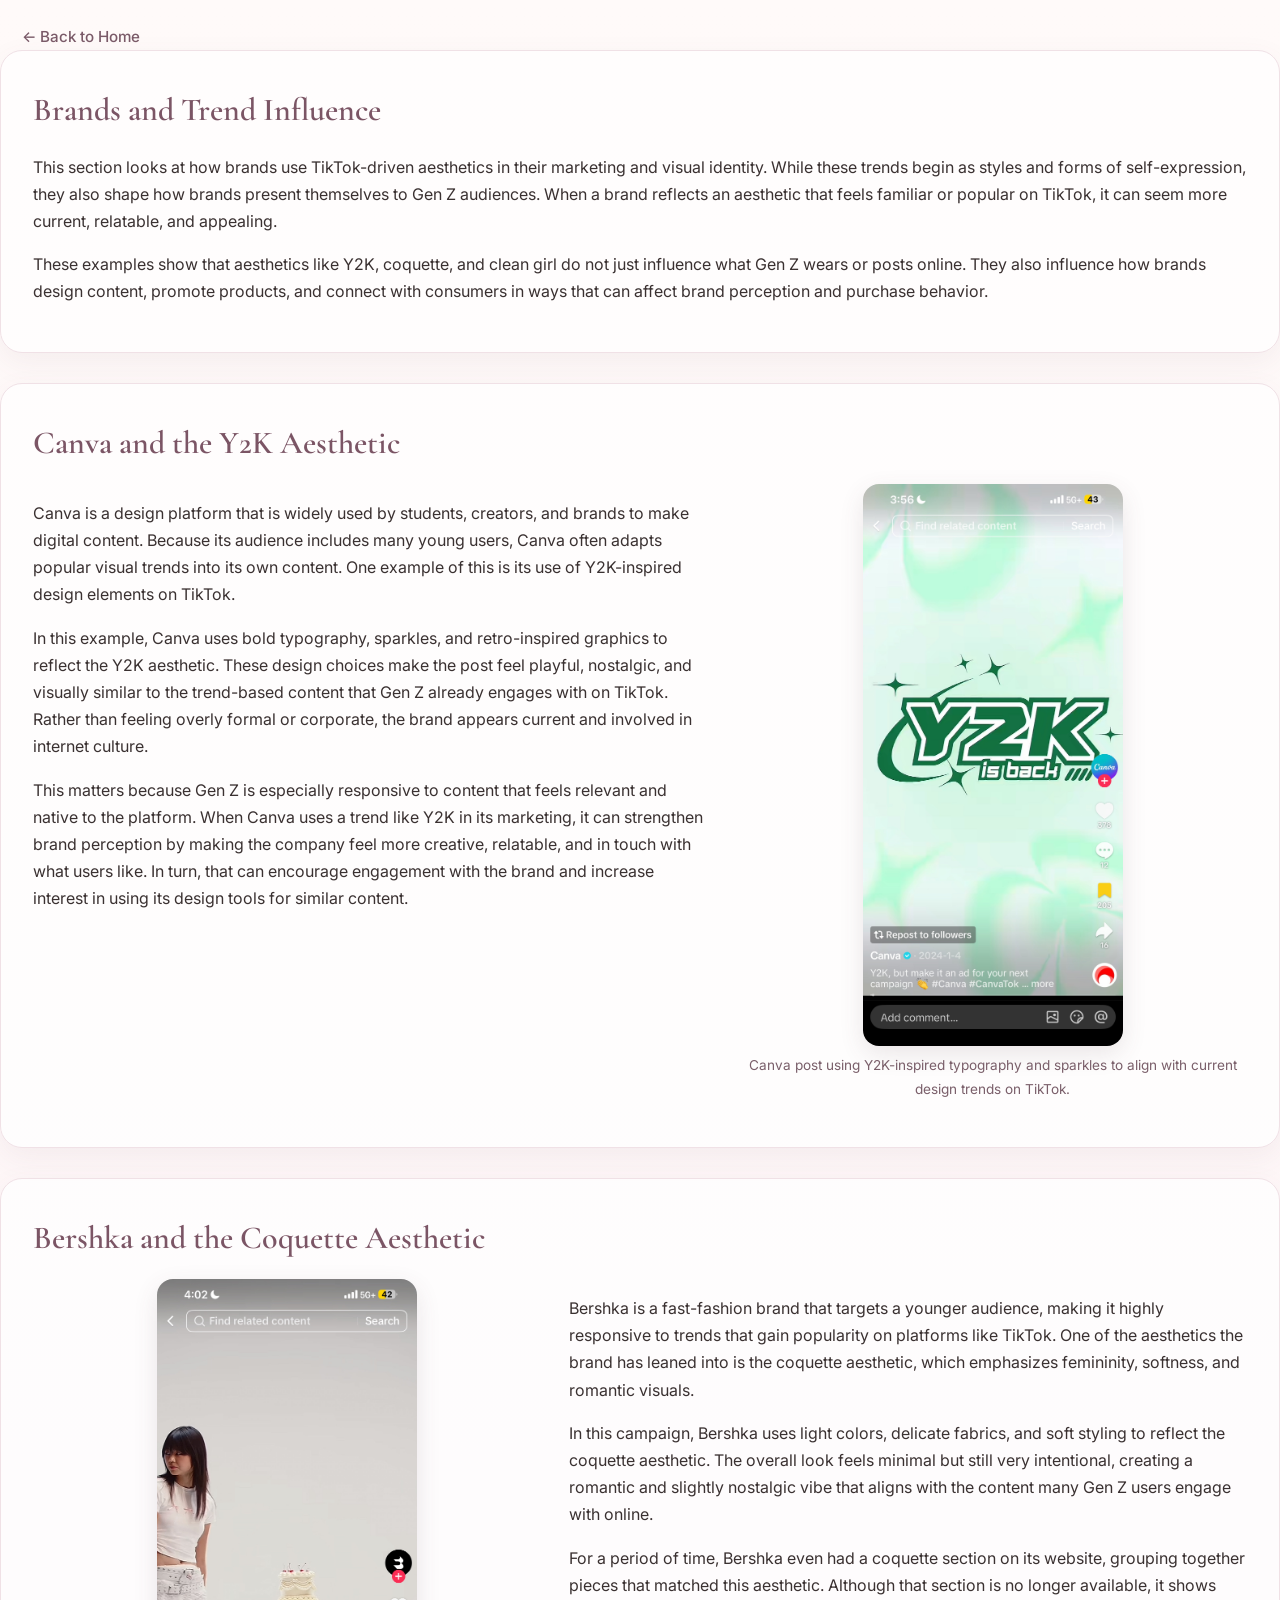
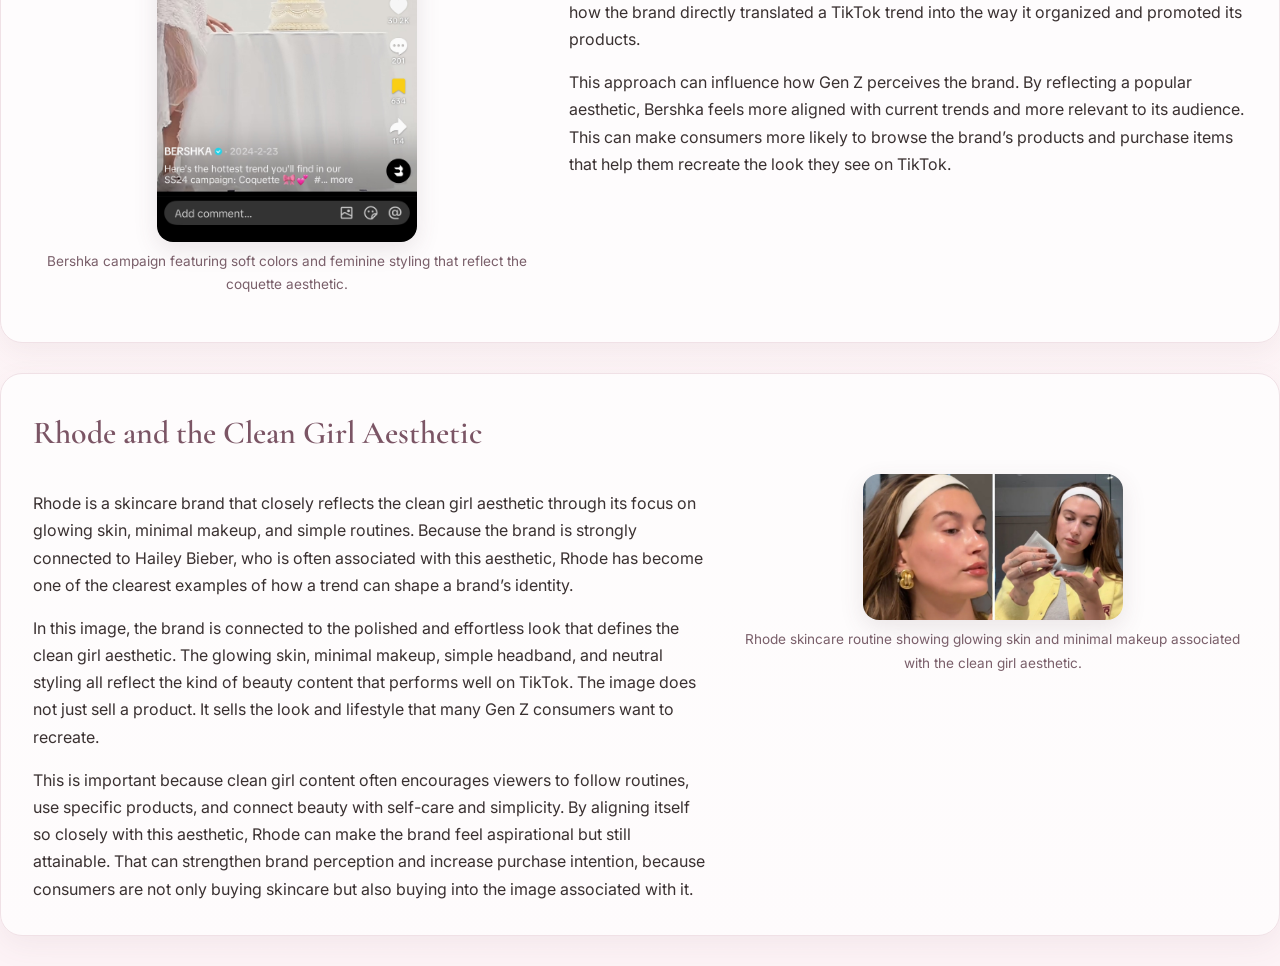
==== brands.html @ aadaff30 "changes" ====
<!DOCTYPE html>
<html lang="en">

<head>
  <meta charset="UTF-8">
  <title>Brands</title>
  <link rel="stylesheet" href="styles.css">
</head>

<body>

  <a href="index.html" class="back-button">← Back to Home</a>

  <section>
    <h2>Brands and Trend Influence</h2>

    <p>This section looks at how brands use TikTok-driven aesthetics in their marketing and visual identity. While these trends begin as styles and forms of self-expression, they also shape how brands present themselves to Gen Z audiences. When a brand reflects an aesthetic that feels familiar or popular on TikTok, it can seem more current, relatable, and appealing.</p>

    <p>These examples show that aesthetics like Y2K, coquette, and clean girl do not just influence what Gen Z wears or posts online. They also influence how brands design content, promote products, and connect with consumers in ways that can affect brand perception and purchase behavior.</p>
  </section>

  <section>
    <h2>Canva and the Y2K Aesthetic</h2>

    <div class="brand-layout">
      <div class="brand-text">
        <p>Canva is a design platform that is widely used by students, creators, and brands to make digital content. Because its audience includes many young users, Canva often adapts popular visual trends into its own content. One example of this is its use of Y2K-inspired design elements on TikTok.</p>

        <p>In this example, Canva uses bold typography, sparkles, and retro-inspired graphics to reflect the Y2K aesthetic. These design choices make the post feel playful, nostalgic, and visually similar to the trend-based content that Gen Z already engages with on TikTok. Rather than feeling overly formal or corporate, the brand appears current and involved in internet culture.</p>

        <p>This matters because Gen Z is especially responsive to content that feels relevant and native to the platform. When Canva uses a trend like Y2K in its marketing, it can strengthen brand perception by making the company feel more creative, relatable, and in touch with what users like. In turn, that can encourage engagement with the brand and increase interest in using its design tools for similar content.</p>
      </div>

      <div class="brand-image">
        <img src="images/y2k-canva-design.jpg" alt="Canva Y2K design example">
        <p class="caption">Canva post using Y2K-inspired typography and sparkles to align with current design trends on TikTok.</p>
      </div>
    </div>
  </section>

  <section>
    <h2>Bershka and the Coquette Aesthetic</h2>

    <div class="brand-layout reverse">
      <div class="brand-image">
        <img src="images/bershka-coquette-campaign.jpg" alt="Bershka coquette campaign example">
        <p class="caption">Bershka campaign featuring soft colors and feminine styling that reflect the coquette aesthetic.</p>
      </div>

      <div class="brand-text">
        <p>Bershka is a fast-fashion brand that targets a younger audience, making it highly responsive to trends that gain popularity on platforms like TikTok. One of the aesthetics the brand has leaned into is the coquette aesthetic, which emphasizes femininity, softness, and romantic visuals.</p>

        <p>In this campaign, Bershka uses light colors, delicate fabrics, and soft styling to reflect the coquette aesthetic. The overall look feels minimal but still very intentional, creating a romantic and slightly nostalgic vibe that aligns with the content many Gen Z users engage with online.</p>

        <p>For a period of time, Bershka even had a coquette section on its website, grouping together pieces that matched this aesthetic. Although that section is no longer available, it shows how the brand directly translated a TikTok trend into the way it organized and promoted its products.</p>

        <p>This approach can influence how Gen Z perceives the brand. By reflecting a popular aesthetic, Bershka feels more aligned with current trends and more relevant to its audience. This can make consumers more likely to browse the brand’s products and purchase items that help them recreate the look they see on TikTok.</p>
      </div>
    </div>
  </section>

  <section>
    <h2>Rhode and the Clean Girl Aesthetic</h2>

    <div class="brand-layout">
      <div class="brand-text">
        <p>Rhode is a skincare brand that closely reflects the clean girl aesthetic through its focus on glowing skin, minimal makeup, and simple routines. Because the brand is strongly connected to Hailey Bieber, who is often associated with this aesthetic, Rhode has become one of the clearest examples of how a trend can shape a brand’s identity.</p>

        <p>In this image, the brand is connected to the polished and effortless look that defines the clean girl aesthetic. The glowing skin, minimal makeup, simple headband, and neutral styling all reflect the kind of beauty content that performs well on TikTok. The image does not just sell a product. It sells the look and lifestyle that many Gen Z consumers want to recreate.</p>

        <p>This is important because clean girl content often encourages viewers to follow routines, use specific products, and connect beauty with self-care and simplicity. By aligning itself so closely with this aesthetic, Rhode can make the brand feel aspirational but still attainable. That can strengthen brand perception and increase purchase intention, because consumers are not only buying skincare but also buying into the image associated with it.</p>
      </div>

      <div class="brand-image">
        <img src="images/rhode-clean-girl.jpg" alt="Rhode clean girl aesthetic example">
        <p class="caption">Rhode skincare routine showing glowing skin and minimal makeup associated with the clean girl aesthetic.</p>
      </div>
    </div>
  </section>

</body>
</html>
---- styles.css ----
@import url('https://fonts.googleapis.com/css2?family=Cormorant+Garamond:wght@500;600;700&family=Inter:wght@400;500;600&display=swap');

* {
  box-sizing: border-box;
}

body {
  margin: 0;
  font-family: 'Inter', sans-serif;
  background: linear-gradient(to bottom, #fffaf9, #fdf3f6);
  color: #3a3131;
  line-height: 1.7;
}

header {
  background: rgba(255, 250, 249, 0.9);
  backdrop-filter: blur(8px);
  border-bottom: 1px solid #ead9df;
  padding: 28px 20px 18px;
  text-align: center;
  position: sticky;
  top: 0;
  z-index: 100;
}

header h1 {
  margin: 0;
  font-family: 'Cormorant Garamond', serif;
  font-size: 3rem;
  font-weight: 600;
  color: #6f4b5d;
  letter-spacing: 0.5px;
}

nav ul {
  list-style: none;
  padding: 0;
  margin: 18px 0 0;
  display: flex;
  justify-content: center;
  flex-wrap: wrap;
  gap: 18px;
}

nav a {
  text-decoration: none;
  color: #7a5a68;
  font-size: 0.95rem;
  font-weight: 500;
  transition: 0.2s ease;
  padding-bottom: 2px;
}

nav a:hover {
  color: #b2778f;
  border-bottom: 1px solid #b2778f;
}

main {
  max-width: 980px;
  margin: 0 auto;
  padding: 55px 22px;
}

section {
  background-color: rgba(255, 255, 255, 0.72);
  border: 1px solid #f0e1e6;
  border-radius: 22px;
  padding: 32px;
  margin-bottom: 30px;
  box-shadow: 0 10px 30px rgba(120, 90, 105, 0.07);
}

h2 {
  margin-top: 0;
  margin-bottom: 14px;
  font-family: 'Cormorant Garamond', serif;
  font-size: 2rem;
  font-weight: 600;
  color: #7b5565;
}

h3 {
  font-family: 'Cormorant Garamond', serif;
  font-size: 1.5rem;
  color: #7b5565;
  margin-bottom: 10px;
}

p {
  font-size: 1rem;
  margin-bottom: 14px;
}

ul {
  padding-left: 20px;
}

li {
  margin-bottom: 8px;
}

.trend-img {
  width: 100%;
  max-width: 320px;
  display: block;
  margin: 16px auto 0;
  border-radius: 16px;
  box-shadow: 0 8px 24px rgba(90, 65, 76, 0.12);
}

.trend-item {
  margin-bottom: 40px;
  text-align: center;
}

.image-row {
  display: flex;
  gap: 16px;
  flex-wrap: wrap;
  justify-content: center;
  margin-top: 18px;
}

.image-row img {
  width: 100%;
  max-width: 260px;
  border-radius: 16px;
  box-shadow: 0 8px 24px rgba(90, 65, 76, 0.12);
}

a {
  color: #9b6278;
}

a:hover {
  color: #bb7d95;
}

.back-button {
  display: inline-block;
  margin: 24px 22px 0;
  text-decoration: none;
  color: #7a5a68;
  font-size: 0.95rem;
  font-weight: 500;
  transition: 0.2s ease;
}

.back-button:hover {
  color: #b2778f;
  text-decoration: underline;
}

.caption {
  text-align: center;
  font-size: 0.85rem;
  color: #7a5f6a;
  margin-top: 8px;
}

.brand-layout {
  display: grid;
  grid-template-columns: 1.2fr 0.9fr;
  gap: 28px;
  align-items: start;
}

.brand-layout.reverse {
  grid-template-columns: 0.9fr 1.2fr;
}

.brand-text p:last-child {
  margin-bottom: 0;
}

.brand-image img {
  width: 100%;
  max-width: 300px;
  display: block;
  margin: 0 auto;
  border-radius: 16px;
  box-shadow: 0 8px 24px rgba(90, 65, 76, 0.12);
}

.brand-layout:nth-of-type(1) .brand-image img,
.brand-layout:nth-of-type(2) .brand-image img {
  max-width: 260px;
}

footer {
  text-align: center;
  padding: 26px 20px;
  color: #7a5f6a;
  font-size: 0.95rem;
}

@media (max-width: 768px) {
  header h1 {
    font-size: 2.3rem;
  }

  section {
    padding: 24px;
  }

  h2 {
    font-size: 1.7rem;
  }

  main {
    padding: 35px 16px;
  }

  .back-button {
    margin: 20px 16px 0;
  }

  .brand-layout,
  .brand-layout.reverse {
    grid-template-columns: 1fr;
    gap: 18px;
  }

  .brand-image img {
    max-width: 280px;
  }
}

.conclusion-page {
  max-width: 900px;
  margin: 40px auto;
  padding: 20px;
  line-height: 1.8;
}

.conclusion-page h2,
.conclusion-page h3 {
  margin-bottom: 15px;
}

.conclusion-page p {
  margin-bottom: 20px;
}

.conclusion-page ul {
  margin: 20px 0;
  padding-left: 25px;
}

.conclusion-page li {
  margin-bottom: 10px;
}

.sources-page {
  max-width: 900px;
  margin: 40px auto;
  padding: 20px;
  line-height: 1.8;
}

.sources-page h2 {
  margin-bottom: 20px;
}

.sources-page h3 {
  margin-top: 30px;
  margin-bottom: 10px;
}

.sources-page ul {
  padding-left: 25px;
}

.sources-page li {
  margin-bottom: 10px;
}

.sources-note {
  font-size: 0.9em;
  color: gray;
  margin-top: 20px;
}
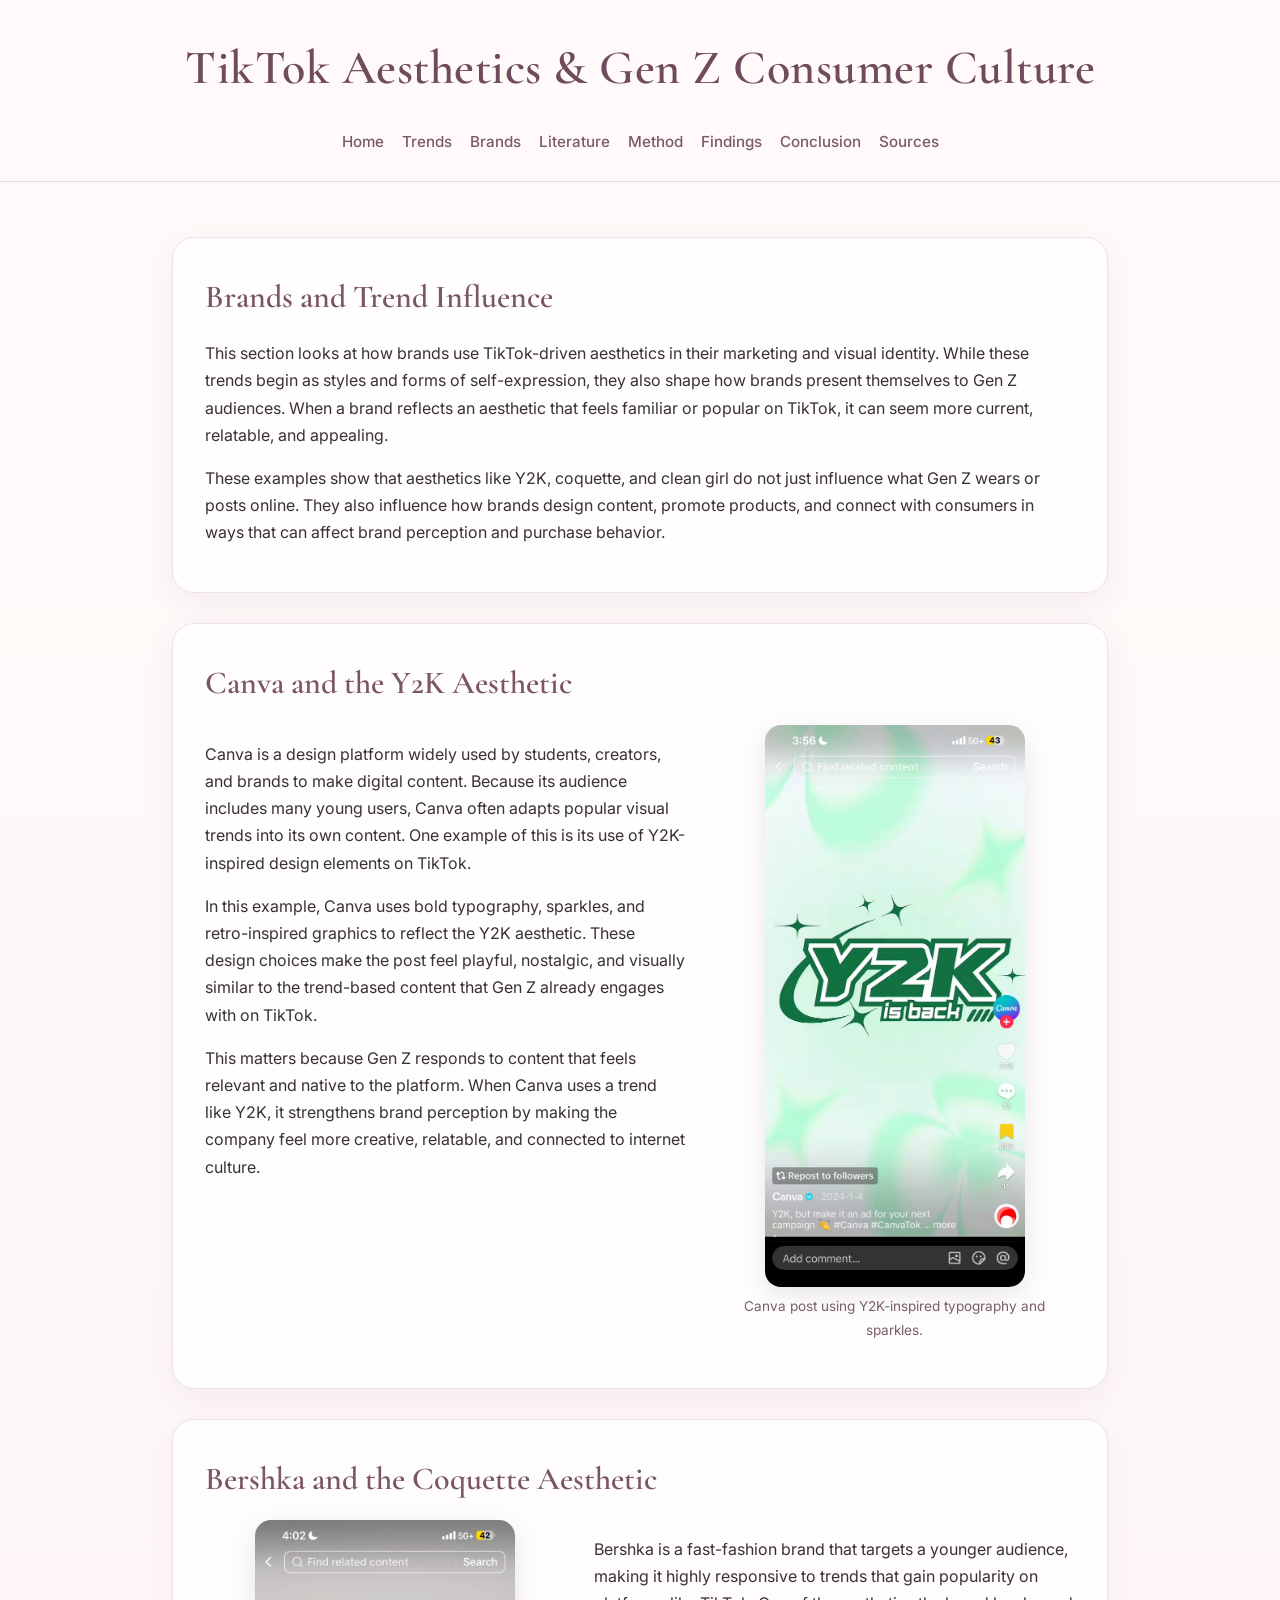
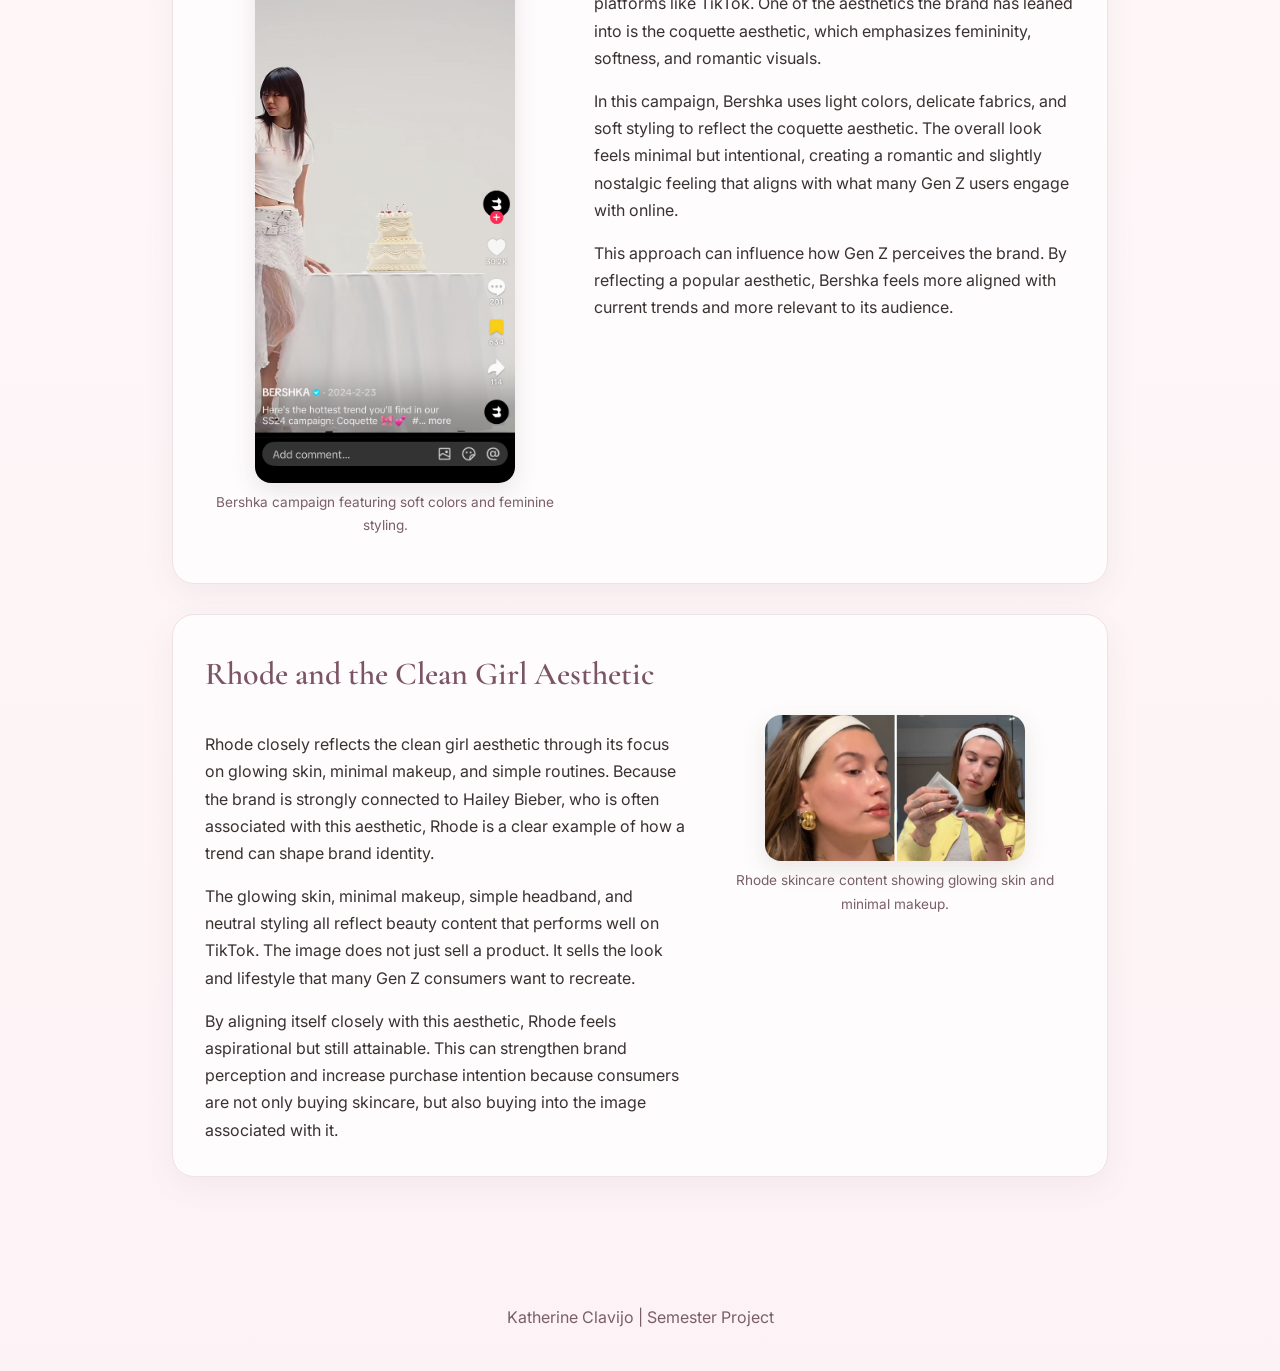
==== commit 7a3b498a: "changes" ====
--- a/brands.html
+++ b/brands.html
@@ -9,14 +9,40 @@
 
 <body>
 
-  <a href="index.html" class="back-button">← Back to Home</a>
+<header>
+  <h1>TikTok Aesthetics & Gen Z Consumer Culture</h1>
+
+  <nav>
+    <ul>
+      <li><a href="index.html">Home</a></li>
+      <li><a href="trends.html">Trends</a></li>
+      <li><a href="brands.html">Brands</a></li>
+      <li><a href="literature.html">Literature</a></li>
+      <li><a href="method.html">Method</a></li>
+      <li><a href="findings.html">Findings</a></li>
+      <li><a href="conclusion.html">Conclusion</a></li>
+      <li><a href="sources.html">Sources</a></li>
+    </ul>
+  </nav>
+</header>
+
+<main>
 
   <section>
     <h2>Brands and Trend Influence</h2>
 
-    <p>This section looks at how brands use TikTok-driven aesthetics in their marketing and visual identity. While these trends begin as styles and forms of self-expression, they also shape how brands present themselves to Gen Z audiences. When a brand reflects an aesthetic that feels familiar or popular on TikTok, it can seem more current, relatable, and appealing.</p>
+    <p>
+      This section looks at how brands use TikTok-driven aesthetics in their marketing and visual identity.
+      While these trends begin as styles and forms of self-expression, they also shape how brands present
+      themselves to Gen Z audiences. When a brand reflects an aesthetic that feels familiar or popular on
+      TikTok, it can seem more current, relatable, and appealing.
+    </p>
 
-    <p>These examples show that aesthetics like Y2K, coquette, and clean girl do not just influence what Gen Z wears or posts online. They also influence how brands design content, promote products, and connect with consumers in ways that can affect brand perception and purchase behavior.</p>
+    <p>
+      These examples show that aesthetics like Y2K, coquette, and clean girl do not just influence what
+      Gen Z wears or posts online. They also influence how brands design content, promote products, and
+      connect with consumers in ways that can affect brand perception and purchase behavior.
+    </p>
   </section>
 
   <section>
@@ -24,16 +50,28 @@
 
     <div class="brand-layout">
       <div class="brand-text">
-        <p>Canva is a design platform that is widely used by students, creators, and brands to make digital content. Because its audience includes many young users, Canva often adapts popular visual trends into its own content. One example of this is its use of Y2K-inspired design elements on TikTok.</p>
+        <p>
+          Canva is a design platform widely used by students, creators, and brands to make digital content.
+          Because its audience includes many young users, Canva often adapts popular visual trends into its
+          own content. One example of this is its use of Y2K-inspired design elements on TikTok.
+        </p>
 
-        <p>In this example, Canva uses bold typography, sparkles, and retro-inspired graphics to reflect the Y2K aesthetic. These design choices make the post feel playful, nostalgic, and visually similar to the trend-based content that Gen Z already engages with on TikTok. Rather than feeling overly formal or corporate, the brand appears current and involved in internet culture.</p>
+        <p>
+          In this example, Canva uses bold typography, sparkles, and retro-inspired graphics to reflect the
+          Y2K aesthetic. These design choices make the post feel playful, nostalgic, and visually similar to
+          the trend-based content that Gen Z already engages with on TikTok.
+        </p>
 
-        <p>This matters because Gen Z is especially responsive to content that feels relevant and native to the platform. When Canva uses a trend like Y2K in its marketing, it can strengthen brand perception by making the company feel more creative, relatable, and in touch with what users like. In turn, that can encourage engagement with the brand and increase interest in using its design tools for similar content.</p>
+        <p>
+          This matters because Gen Z responds to content that feels relevant and native to the platform.
+          When Canva uses a trend like Y2K, it strengthens brand perception by making the company feel more
+          creative, relatable, and connected to internet culture.
+        </p>
       </div>
 
       <div class="brand-image">
         <img src="images/y2k-canva-design.jpg" alt="Canva Y2K design example">
-        <p class="caption">Canva post using Y2K-inspired typography and sparkles to align with current design trends on TikTok.</p>
+        <p class="caption">Canva post using Y2K-inspired typography and sparkles.</p>
       </div>
     </div>
   </section>
@@ -44,17 +82,26 @@
     <div class="brand-layout reverse">
       <div class="brand-image">
         <img src="images/bershka-coquette-campaign.jpg" alt="Bershka coquette campaign example">
-        <p class="caption">Bershka campaign featuring soft colors and feminine styling that reflect the coquette aesthetic.</p>
+        <p class="caption">Bershka campaign featuring soft colors and feminine styling.</p>
       </div>
 
       <div class="brand-text">
-        <p>Bershka is a fast-fashion brand that targets a younger audience, making it highly responsive to trends that gain popularity on platforms like TikTok. One of the aesthetics the brand has leaned into is the coquette aesthetic, which emphasizes femininity, softness, and romantic visuals.</p>
+        <p>
+          Bershka is a fast-fashion brand that targets a younger audience, making it highly responsive to
+          trends that gain popularity on platforms like TikTok. One of the aesthetics the brand has leaned
+          into is the coquette aesthetic, which emphasizes femininity, softness, and romantic visuals.
+        </p>
 
-        <p>In this campaign, Bershka uses light colors, delicate fabrics, and soft styling to reflect the coquette aesthetic. The overall look feels minimal but still very intentional, creating a romantic and slightly nostalgic vibe that aligns with the content many Gen Z users engage with online.</p>
+        <p>
+          In this campaign, Bershka uses light colors, delicate fabrics, and soft styling to reflect the
+          coquette aesthetic. The overall look feels minimal but intentional, creating a romantic and slightly
+          nostalgic feeling that aligns with what many Gen Z users engage with online.
+        </p>
 
-        <p>For a period of time, Bershka even had a coquette section on its website, grouping together pieces that matched this aesthetic. Although that section is no longer available, it shows how the brand directly translated a TikTok trend into the way it organized and promoted its products.</p>
-
-        <p>This approach can influence how Gen Z perceives the brand. By reflecting a popular aesthetic, Bershka feels more aligned with current trends and more relevant to its audience. This can make consumers more likely to browse the brand’s products and purchase items that help them recreate the look they see on TikTok.</p>
+        <p>
+          This approach can influence how Gen Z perceives the brand. By reflecting a popular aesthetic,
+          Bershka feels more aligned with current trends and more relevant to its audience.
+        </p>
       </div>
     </div>
   </section>
@@ -64,19 +111,37 @@
 
     <div class="brand-layout">
       <div class="brand-text">
-        <p>Rhode is a skincare brand that closely reflects the clean girl aesthetic through its focus on glowing skin, minimal makeup, and simple routines. Because the brand is strongly connected to Hailey Bieber, who is often associated with this aesthetic, Rhode has become one of the clearest examples of how a trend can shape a brand’s identity.</p>
+        <p>
+          Rhode closely reflects the clean girl aesthetic through its focus on glowing skin, minimal makeup,
+          and simple routines. Because the brand is strongly connected to Hailey Bieber, who is often
+          associated with this aesthetic, Rhode is a clear example of how a trend can shape brand identity.
+        </p>
 
-        <p>In this image, the brand is connected to the polished and effortless look that defines the clean girl aesthetic. The glowing skin, minimal makeup, simple headband, and neutral styling all reflect the kind of beauty content that performs well on TikTok. The image does not just sell a product. It sells the look and lifestyle that many Gen Z consumers want to recreate.</p>
+        <p>
+          The glowing skin, minimal makeup, simple headband, and neutral styling all reflect beauty content
+          that performs well on TikTok. The image does not just sell a product. It sells the look and lifestyle
+          that many Gen Z consumers want to recreate.
+        </p>
 
-        <p>This is important because clean girl content often encourages viewers to follow routines, use specific products, and connect beauty with self-care and simplicity. By aligning itself so closely with this aesthetic, Rhode can make the brand feel aspirational but still attainable. That can strengthen brand perception and increase purchase intention, because consumers are not only buying skincare but also buying into the image associated with it.</p>
+        <p>
+          By aligning itself closely with this aesthetic, Rhode feels aspirational but still attainable. This
+          can strengthen brand perception and increase purchase intention because consumers are not only buying
+          skincare, but also buying into the image associated with it.
+        </p>
       </div>
 
       <div class="brand-image">
         <img src="images/rhode-clean-girl.jpg" alt="Rhode clean girl aesthetic example">
-        <p class="caption">Rhode skincare routine showing glowing skin and minimal makeup associated with the clean girl aesthetic.</p>
+        <p class="caption">Rhode skincare content showing glowing skin and minimal makeup.</p>
       </div>
     </div>
   </section>
 
+</main>
+
+<footer>
+  <p>Katherine Clavijo | Semester Project</p>
+</footer>
+
 </body>
-</html>
+</html>
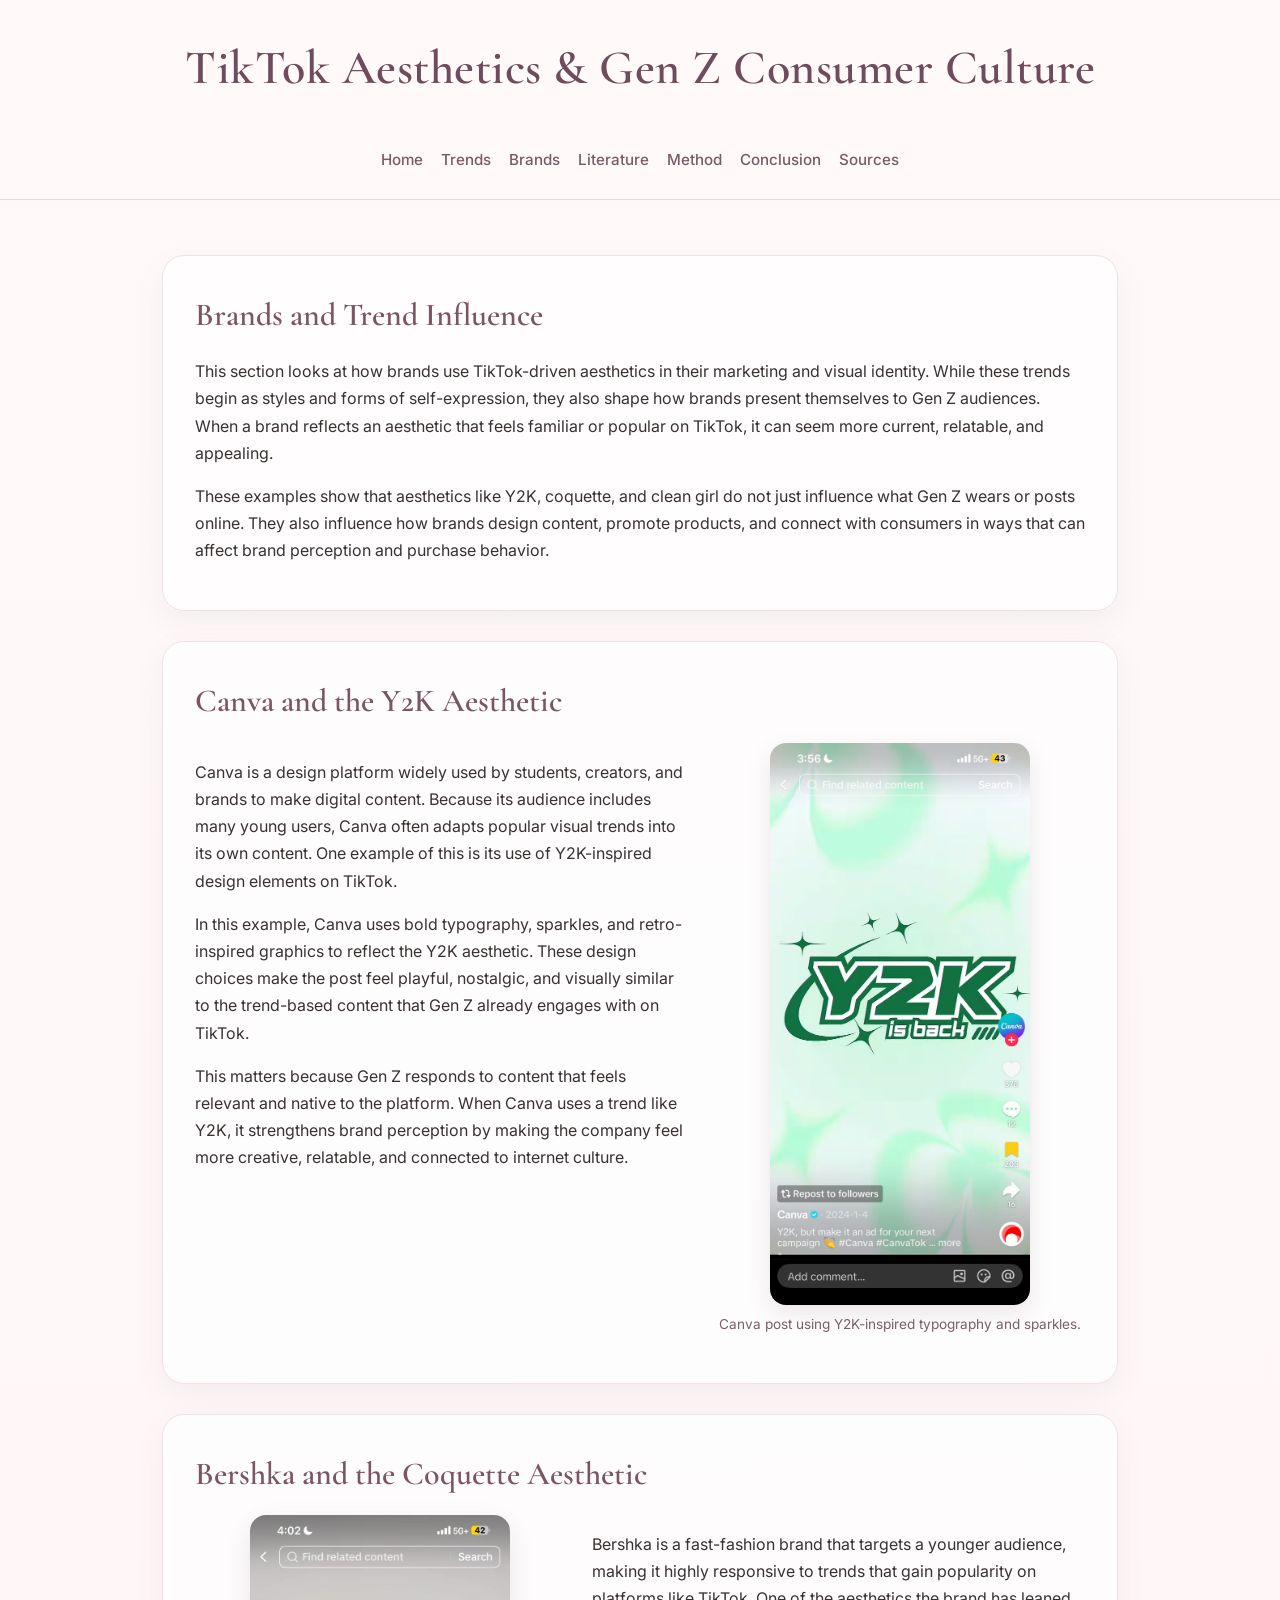
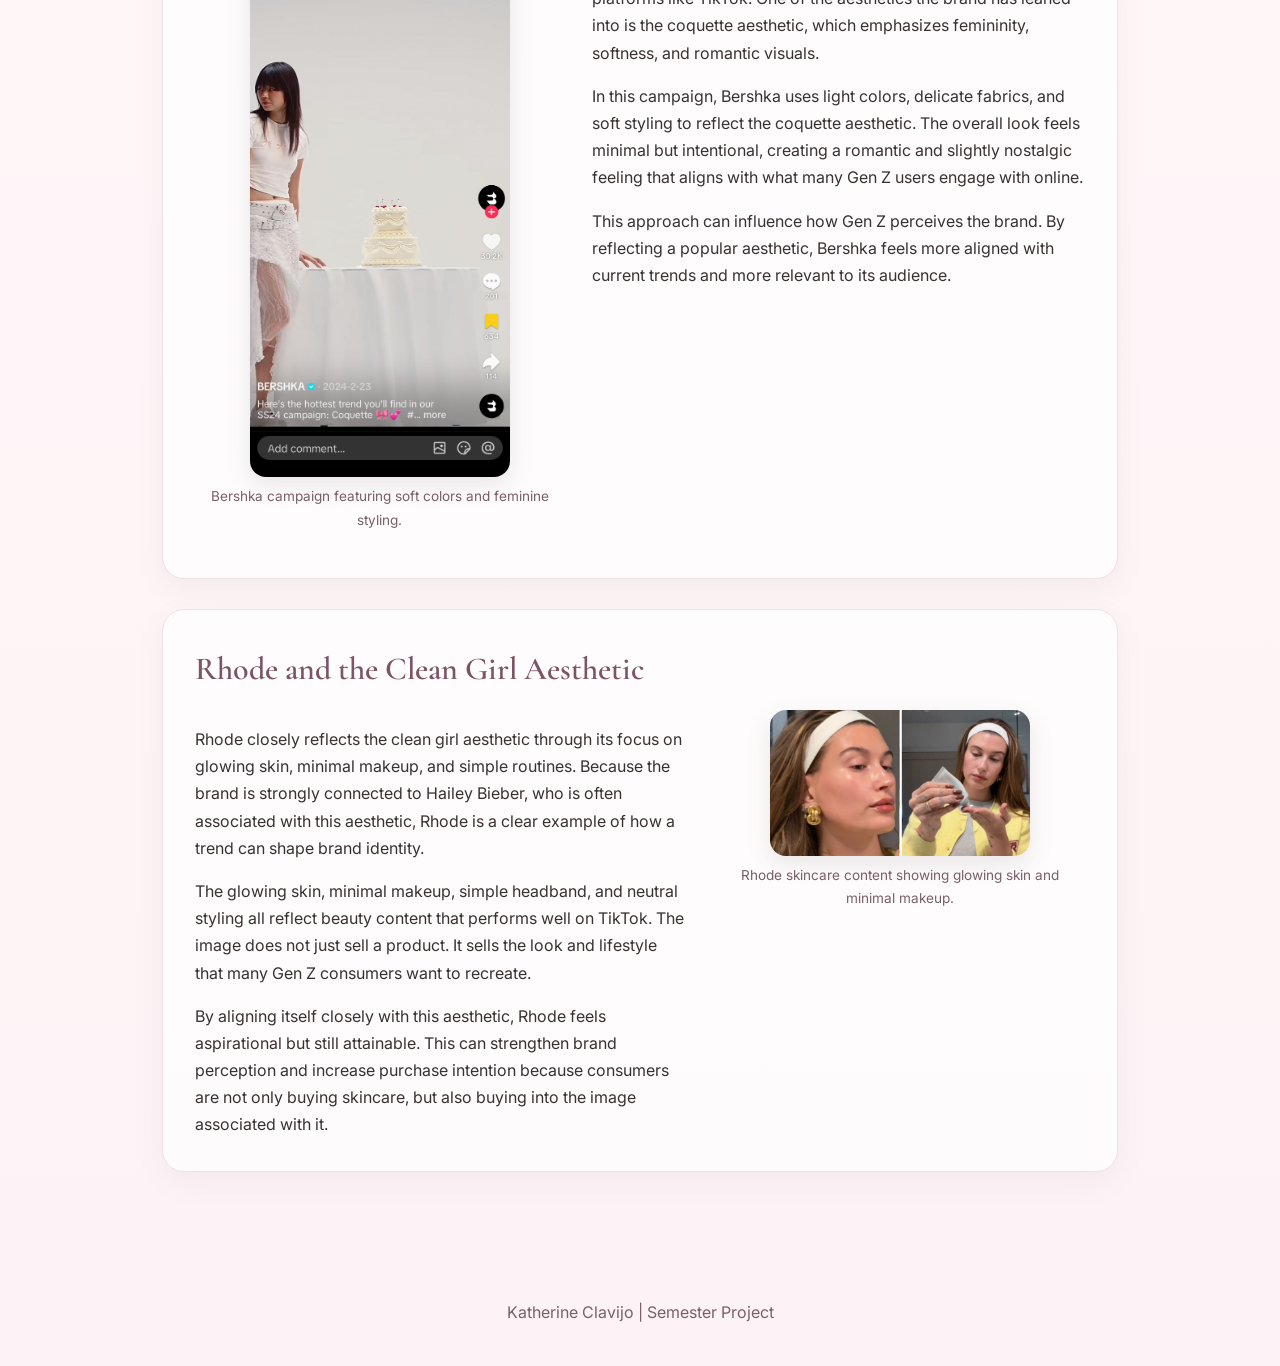
==== commit 8c9cb9d9: "ch" ====
--- a/brands.html
+++ b/brands.html
@@ -19,7 +19,6 @@
       <li><a href="brands.html">Brands</a></li>
       <li><a href="literature.html">Literature</a></li>
       <li><a href="method.html">Method</a></li>
-      <li><a href="findings.html">Findings</a></li>
       <li><a href="conclusion.html">Conclusion</a></li>
       <li><a href="sources.html">Sources</a></li>
     </ul>
--- a/styles.css
+++ b/styles.css
@@ -32,6 +32,7 @@
   letter-spacing: 0.5px;
 }
 
+nav,
 nav ul {
   list-style: none;
   padding: 0;
@@ -57,7 +58,7 @@
 }
 
 main {
-  max-width: 980px;
+  max-width: 1000px;
   margin: 0 auto;
   padding: 55px 22px;
 }
@@ -71,19 +72,27 @@
   box-shadow: 0 10px 30px rgba(120, 90, 105, 0.07);
 }
 
+h1,
+h2,
+h3 {
+  font-family: 'Cormorant Garamond', serif;
+  color: #7b5565;
+}
+
+.content-page h1 {
+  font-size: 2.4rem;
+  margin-top: 0;
+}
+
 h2 {
   margin-top: 0;
   margin-bottom: 14px;
-  font-family: 'Cormorant Garamond', serif;
   font-size: 2rem;
   font-weight: 600;
-  color: #7b5565;
 }
 
 h3 {
-  font-family: 'Cormorant Garamond', serif;
   font-size: 1.5rem;
-  color: #7b5565;
   margin-bottom: 10px;
 }
 
@@ -100,56 +109,12 @@
   margin-bottom: 8px;
 }
 
-.trend-img {
-  width: 100%;
-  max-width: 320px;
-  display: block;
-  margin: 16px auto 0;
-  border-radius: 16px;
-  box-shadow: 0 8px 24px rgba(90, 65, 76, 0.12);
-}
-
-.trend-item {
-  margin-bottom: 40px;
-  text-align: center;
-}
-
-.image-row {
-  display: flex;
-  gap: 16px;
-  flex-wrap: wrap;
-  justify-content: center;
-  margin-top: 18px;
-}
-
-.image-row img {
-  width: 100%;
-  max-width: 260px;
-  border-radius: 16px;
-  box-shadow: 0 8px 24px rgba(90, 65, 76, 0.12);
-}
-
 a {
   color: #9b6278;
 }
 
 a:hover {
   color: #bb7d95;
-}
-
-.back-button {
-  display: inline-block;
-  margin: 24px 22px 0;
-  text-decoration: none;
-  color: #7a5a68;
-  font-size: 0.95rem;
-  font-weight: 500;
-  transition: 0.2s ease;
-}
-
-.back-button:hover {
-  color: #b2778f;
-  text-decoration: underline;
 }
 
 .caption {
@@ -158,6 +123,58 @@
   color: #7a5f6a;
   margin-top: 8px;
 }
+
+/* ===== TRENDS ===== */
+
+.trend-section {
+  display: grid;
+  grid-template-columns: 1.1fr 1fr;
+  gap: 34px;
+  align-items: start;
+  margin-bottom: 40px;
+}
+
+.trend-text {
+  text-align: left;
+}
+
+.trend-images {
+  display: grid;
+  grid-template-columns: 1fr 1fr;
+  gap: 18px;
+  align-items: start;
+}
+
+.trend-images figure {
+  margin: 0;
+  text-align: center;
+}
+
+.trend-images img {
+  width: 100%;
+  height: 180px;
+  object-fit: cover;
+  border-radius: 14px;
+  box-shadow: 0 8px 22px rgba(90, 65, 76, 0.12);
+}
+
+.trend-images figcaption {
+  margin-top: 7px;
+  font-size: 0.78rem;
+  line-height: 1.4;
+  color: #7a5f6a;
+}
+
+/* makes sections with 3 images look balanced */
+.trend-images figure:nth-child(3):last-child {
+  grid-column: span 2;
+}
+
+.trend-images figure:nth-child(3):last-child img {
+  height: 210px;
+}
+
+/* ===== BRANDS ===== */
 
 .brand-layout {
   display: grid;
@@ -188,6 +205,8 @@
   max-width: 260px;
 }
 
+/* ===== FOOTER ===== */
+
 footer {
   text-align: center;
   padding: 26px 20px;
@@ -195,63 +214,9 @@
   font-size: 0.95rem;
 }
 
-@media (max-width: 768px) {
-  header h1 {
-    font-size: 2.3rem;
-  }
-
-  section {
-    padding: 24px;
-  }
-
-  h2 {
-    font-size: 1.7rem;
-  }
-
-  main {
-    padding: 35px 16px;
-  }
-
-  .back-button {
-    margin: 20px 16px 0;
-  }
-
-  .brand-layout,
-  .brand-layout.reverse {
-    grid-template-columns: 1fr;
-    gap: 18px;
-  }
-
-  .brand-image img {
-    max-width: 280px;
-  }
-}
-
-.conclusion-page {
-  max-width: 900px;
-  margin: 40px auto;
-  padding: 20px;
-  line-height: 1.8;
-}
-
-.conclusion-page h2,
-.conclusion-page h3 {
-  margin-bottom: 15px;
-}
-
-.conclusion-page p {
-  margin-bottom: 20px;
-}
-
-.conclusion-page ul {
-  margin: 20px 0;
-  padding-left: 25px;
-}
-
-.conclusion-page li {
-  margin-bottom: 10px;
-}
-
+/* ===== PAGES ===== */
+
+.conclusion-page,
 .sources-page {
   max-width: 900px;
   margin: 40px auto;
@@ -259,25 +224,51 @@
   line-height: 1.8;
 }
 
-.sources-page h2 {
-  margin-bottom: 20px;
-}
-
-.sources-page h3 {
-  margin-top: 30px;
-  margin-bottom: 10px;
-}
-
-.sources-page ul {
-  padding-left: 25px;
-}
-
-.sources-page li {
-  margin-bottom: 10px;
-}
-
 .sources-note {
   font-size: 0.9em;
   color: gray;
   margin-top: 20px;
+}
+
+/* ===== MOBILE ===== */
+
+@media (max-width: 768px) {
+  header h1 {
+    font-size: 2.3rem;
+  }
+
+  section {
+    padding: 24px;
+  }
+
+  h2 {
+    font-size: 1.7rem;
+  }
+
+  main {
+    padding: 35px 16px;
+  }
+
+  .brand-layout,
+  .brand-layout.reverse,
+  .trend-section {
+    grid-template-columns: 1fr;
+  }
+
+  .brand-image img {
+    max-width: 280px;
+  }
+
+  .trend-images {
+    grid-template-columns: 1fr;
+  }
+
+  .trend-images figure:nth-child(3):last-child {
+    grid-column: span 1;
+  }
+
+  .trend-images img,
+  .trend-images figure:nth-child(3):last-child img {
+    height: 230px;
+  }
 }
